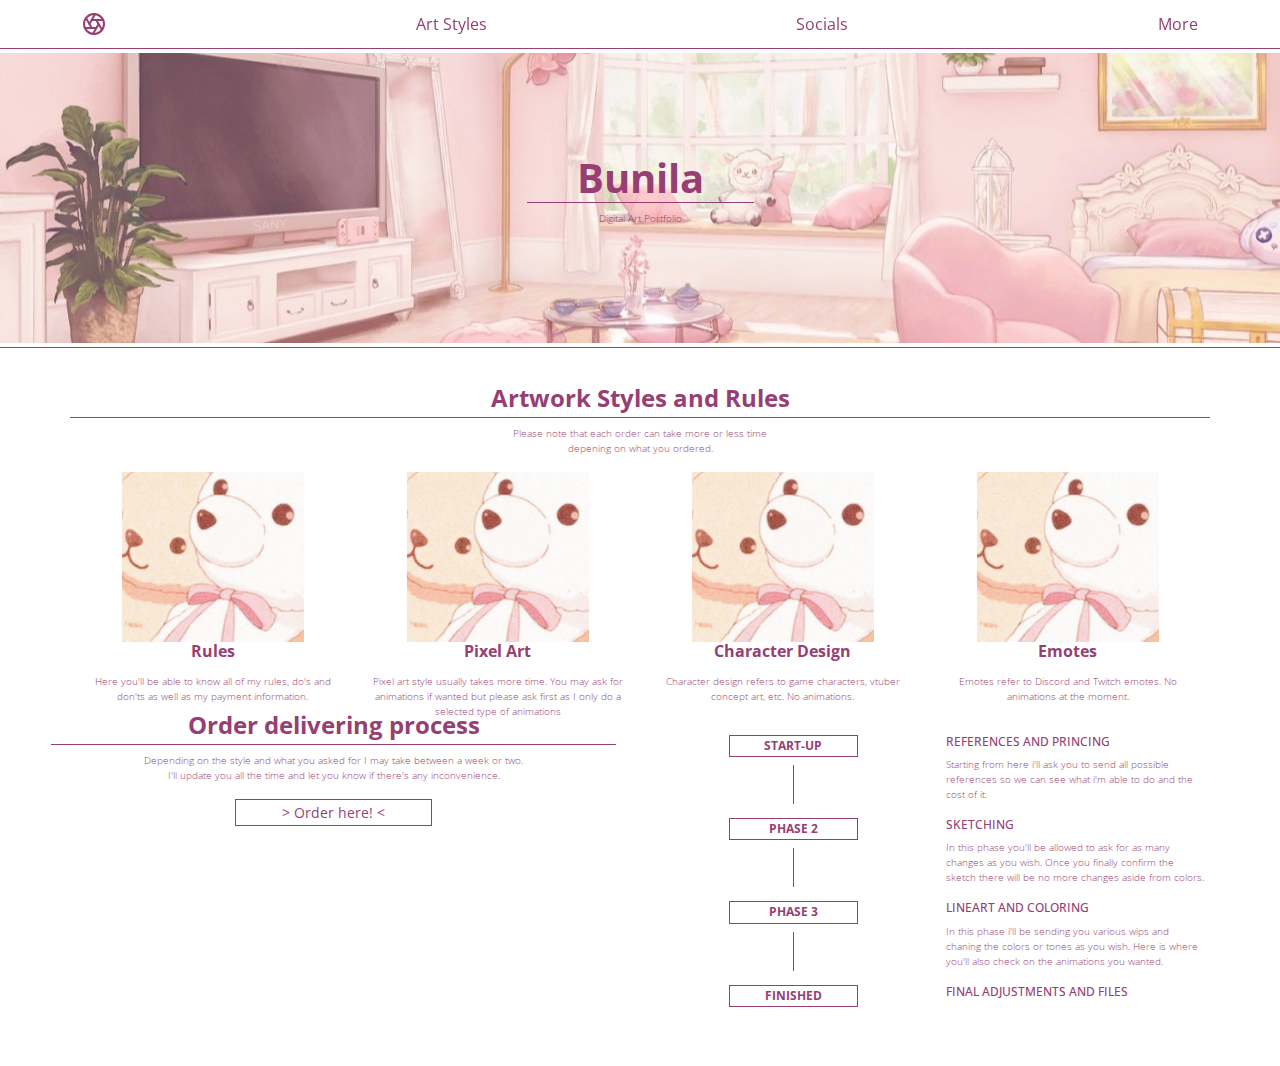
==== index.html @ 538c6263 "Nav added. General links refactoring." ====
<!DOCTYPE html>
<html lang="en">

<head>
  <title>Bunila</title>
  <meta name="viewport" content="width=device-width, initial-scale=1">
  <meta name="description" content="Free Web tutorials">
  <meta name="keywords" content="Pixel-Art, Character-Design, Emotes">
  <meta name="Chiara Liserre" content="Business page">
  <link href="css/bootstrap.min.css" rel="stylesheet">
  <link href="css/index.css" rel="stylesheet">
  <link href="https://fonts.googleapis.com/css2?family=Open+Sans&display=swap" rel="stylesheet">
  <meta charset="utf-8">
  <link rel="icon" type="image/x-icon" href="resources/img/ositos.png">
  <link rel="preconnect" href="https://fonts.googleapis.com">
  <link rel="preconnect" href="https://fonts.gstatic.com" crossorigin>
</head>

<body>

  <header>
    <nav class="site-header sticky-top py-1">
      <div class="container d-flex flex-column flex-md-row justify-content-between">
        <a class="py-2" href="#">
          <svg xmlns="http://www.w3.org/2000/svg" width="24" height="24" viewBox="0 0 24 24" fill="none"
            stroke="currentColor" stroke-width="2" stroke-linecap="round" stroke-linejoin="round"
            class="d-block mx-auto">
            <circle cx="12" cy="12" r="10"></circle>
            <line x1="14.31" y1="8" x2="20.05" y2="17.94"></line>
            <line x1="9.69" y1="8" x2="21.17" y2="8"></line>
            <line x1="7.38" y1="12" x2="13.12" y2="2.06"></line>
            <line x1="9.69" y1="16" x2="3.95" y2="6.06"></line>
            <line x1="14.31" y1="16" x2="2.83" y2="16"></line>
            <line x1="16.62" y1="12" x2="10.88" y2="21.94"></line>
          </svg>
        </a>
        <a class="py-2 d-none d-md-inline-block" href="pages/artstyles.html">Art Styles</a>
        <a class="py-2 d-none d-md-inline-block" href="pages/socials.html">Socials</a>
        <!--More redirects only to FAQ page for now. Dropdown for options Rules and Payment Info remains to be developed-->
        <a class="py-2 d-none d-md-inline-block" href="pages/faq.html">More</a>
      </div>
    </nav>

    <div class="d-flex justify-content-center flex-column text-center banner" title="Banner">
      <div>
        <div class="container-fluid p-3 text-center">
          <h1>Bunila</h1>
          <p>Digital Art Portfolio</p>
        </div>
      </div>
    </div>
  </header>

  <main>

    <div class="container mt-3">
      <div class="row justify-content-center">
        <h2 class="h2-subtitle">Artwork Styles and Rules</h2>
        <div class="d-flex justify-content-center flex-column text-center">
          <p>Please note that each order can take more or less time<br>depening on what you ordered.</p>
        </div>

        <a class="col-sm-3 text-center" href="pages/fyi.html#rules">
          <div class="link-container">
            <div class="desc-container">
              <img class="rounded-icon" src="resources/img/ositos.png" alt="Missing osito.png">
              <h3 class="pages">Rules</h3>
              <p>Here you'll be able to know all of my rules, do's and don'ts as well as my payment information.</p>
            </div>
          </div>
        </a>

        <a class="col-sm-3 text-center" href="pages/artstyles.html#pixel-art">
          <div class="link-container">
            <img class="rounded-icon" src="resources/img/ositos.png" alt="Missing osito.png">
            <h3 class="pages">Pixel Art</h3>
            <p>Pixel art style usually takes more time. You may ask for animations if wanted but please ask first as I
              only do a selected type of animations</p>
          </div>
        </a>

        <a class="col-sm-3 text-center" href="pages/artstyles.html#char-design">
          <div class="link-container">
            <img class="rounded-icon" src="resources/img/ositos.png" alt="Missing osito.png">
            <h3 class="pages">Character Design</h3>
            <p>Character design refers to game characters, vtuber concept art, etc. No animations.</p>
          </div>
        </a>

        <a class="col-sm-3 text-center" href="pages/artstyles.html#emotes">
          <div class="link-container">
            <img title="osito-emotes" class="rounded-icon" src="resources/img/ositos.png" alt="Missing osito.png">
            <h3 class="pages">Emotes</h3>
            <p>Emotes refer to Discord and Twitch emotes. No animations at the moment.</p>
          </div>
        </a>
      </div>
    </div>

    <div class="row g-5">
      <div class="col-md-6 text-center ordering">
        <h3 class="h3-subtitle">Order delivering process</h3>
        <p>Depending on the style and what you asked for I may take between a week or two.<br>I'll update you all the
          time and let you know if there's any inconvenience.</p>
        <button type="button">> Order here! <</button>
      </div>

      <div class="col-md-6">
        <div class="row">
          <div class="row">
            <div class="col">
              <h4 class="stage text-center">START-UP</h4>
              <div class="vr"></div>
            </div>
            <div class="col">
              <h4>REFERENCES AND PRINCING</h4>
              <p>Starting from here i'll ask you to send all possible references so we can see what i'm able to do and
                the cost of it.</p>
            </div>
          </div>
          <div class="row">
            <div class="col">
              <h4 class="stage text-center">PHASE 2</h4>
              <div class="vr vr-mid"></div>
            </div>
            <div class="col">
              <h4>SKETCHING</h4>
              <p>In this phase you'll be allowed to ask for as many changes as you wish. Once you finally confirm the
                sketch there will be no more changes aside from colors.</p>
            </div>
          </div>
          <div class="row">
            <div class="col">
              <h4 class="stage text-center">PHASE 3</h4>
              <div class="vr vr-last"></div>
            </div>
            <div class="col">
              <h4>LINEART AND COLORING</h4>
              <p>In this phase i'll be sending you various wips and chaning the colors or tones as you wish. Here is
                where you'll also check on the animations you wanted.</p>
            </div>
          </div>
          <div class="row">
            <div class="col">
              <h4 class="stage text-center">FINISHED</h4>
            </div>
            <div class="col">
              <h4>FINAL ADJUSTMENTS AND FILES</h4>
            </div>
          </div>
        </div>
      </div>
    </div>
  </main>
</body>

</html>
---- css/index.css ----
body {
	background-color: white;
	width: 100vw;
    overflow-x: hidden;
    color: #953F73;
	font-family: "Open Sans", sans-serif;
}

h1{
    font-size: 2.5rem;
    font-weight: 700;
    border-bottom: 1px solid #953F73;
    display: inline-block;
    padding-left: 50px;
    padding-right: 50px;
}

h2, h3 {
	font-size: 1.5rem;
	font-weight: 700;
	padding-bottom: 4px;
}

a{
	color: #953F73;
	text-decoration: none;
}

.pages{
	font-size: 1rem;
}

h4{
	font-size: 12px;
	text-decoration: n;
}

.stage{
	font-weight: bolder;
	padding-top: 3px;
	padding-bottom: 3px;
	margin-left: 25%;
	margin-right:25%;
	border: 1px solid #953F73;
}

p {
	font-size: 10px;
	font-weight: 200;
}

.banner {
	background-image: url(../resources/img/banner.jpg);
    background-position: 25% 15%;
    height: 300px;
    width: 100%;
    margin-top: 7px;
    border-top: 1px solid #953F73;
    border-bottom: 1px solid #953F73;
    padding-top: 50px;
    padding-bottom: 50px;
}

.banner > div {
	border-top: 4px solid white;
	border-bottom: 4px solid white;
	padding-top: 5.3rem;
	padding-bottom: 5.3rem;
}

.h2-subtitle{
	text-align: center;
    border-bottom: 1px solid #953F73;
    display: inline;
    padding-left: 50px;
    padding-right: 50px;
}

.h3-subtitle{
	text-align: center;
    border-bottom: 1px solid #953F73;
}

.text-center{
	margin-top: 0;
}

.col-sm-2.text-center > h3{
	text-align: left;
	padding-left: 20px;
}

.col-sm-2.text-center > p{
	text-align: left;
	padding-left: 20px;
}

.rounded-icon{
	width: 70%;
}

main {
	padding: 4%;
	padding-top: 20px;
}

.ordering{
	margin-top:2%;
}

button{
	border: 1px solid #953F73;
	background-color: transparent;
	color: #953F73;
	font-family: "Open Sans", sans-serif;
	font-size: 14px;
	padding: 2px;
	width: 35%;
}

.vr{
	padding-bottom: 15%;
	width: 1px;
	margin-left: 50%;
	background-color: #953F73;
	opacity: 1;
}

/*================================ RESPONSIVE PROPERTIES ==========================================*/
@media(max-width: 500px) {
	
	.rounded-icon{
		width: 40%;
	}

	.link-container {
		flex-direction: column;
		justify-content: left;
		text-align: left;
	  }

	.desc-container{
		flex-direction: column;
	  }

	.rounded-icon{
		width:20%
	}

	.vr{
		padding-bottom: 22%;
	}

	.vr.vr-mid{
		padding-bottom: 30%;
	}

	.vr.vr-last{
		padding-bottom: 30%;
	}
}
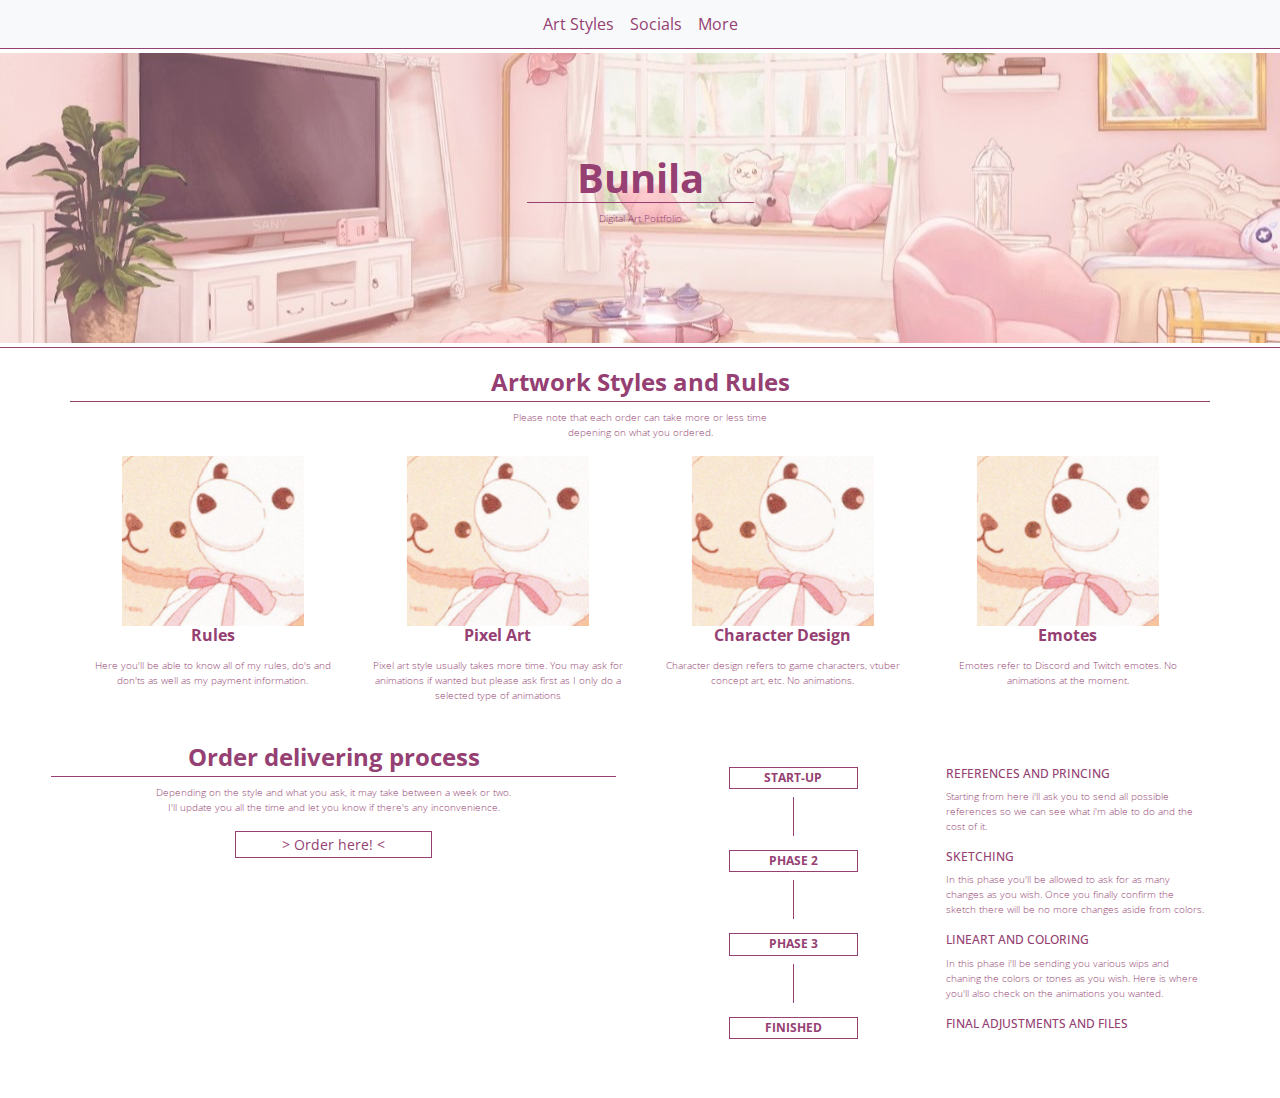
==== commit cc7e4c22: "Fixed navbar styles issues." ====
--- a/index.html
+++ b/index.html
@@ -19,25 +19,12 @@
 <body>
 
   <header>
-    <nav class="site-header sticky-top py-1">
-      <div class="container d-flex flex-column flex-md-row justify-content-between">
-        <a class="py-2" href="#">
-          <svg xmlns="http://www.w3.org/2000/svg" width="24" height="24" viewBox="0 0 24 24" fill="none"
-            stroke="currentColor" stroke-width="2" stroke-linecap="round" stroke-linejoin="round"
-            class="d-block mx-auto">
-            <circle cx="12" cy="12" r="10"></circle>
-            <line x1="14.31" y1="8" x2="20.05" y2="17.94"></line>
-            <line x1="9.69" y1="8" x2="21.17" y2="8"></line>
-            <line x1="7.38" y1="12" x2="13.12" y2="2.06"></line>
-            <line x1="9.69" y1="16" x2="3.95" y2="6.06"></line>
-            <line x1="14.31" y1="16" x2="2.83" y2="16"></line>
-            <line x1="16.62" y1="12" x2="10.88" y2="21.94"></line>
-          </svg>
-        </a>
-        <a class="py-2 d-none d-md-inline-block" href="pages/artstyles.html">Art Styles</a>
-        <a class="py-2 d-none d-md-inline-block" href="pages/socials.html">Socials</a>
+    <nav class="sticky-top py-1 bg-light">
+      <div class="container d-flex flex-column flex-md-row justify-content-center">
+        <a class="p-2 d-none d-md-inline-block" href="pages/artstyles.html">Art Styles</a>
+        <a class="p-2 d-none d-md-inline-block" href="pages/socials.html">Socials</a>
         <!--More redirects only to FAQ page for now. Dropdown for options Rules and Payment Info remains to be developed-->
-        <a class="py-2 d-none d-md-inline-block" href="pages/faq.html">More</a>
+        <a class="p-2 d-none d-md-inline-block" href="pages/faq.html">More</a>
       </div>
     </nav>
 
@@ -52,8 +39,7 @@
   </header>
 
   <main>
-
-    <div class="container mt-3">
+    <div class="container mb-4 pb-4">
       <div class="row justify-content-center">
         <h2 class="h2-subtitle">Artwork Styles and Rules</h2>
         <div class="d-flex justify-content-center flex-column text-center">
@@ -100,7 +86,7 @@
     <div class="row g-5">
       <div class="col-md-6 text-center ordering">
         <h3 class="h3-subtitle">Order delivering process</h3>
-        <p>Depending on the style and what you asked for I may take between a week or two.<br>I'll update you all the
+        <p>Depending on the style and what you ask, it may take between a week or two.<br>I'll update you all the
           time and let you know if there's any inconvenience.</p>
         <button type="button">> Order here! <</button>
       </div>
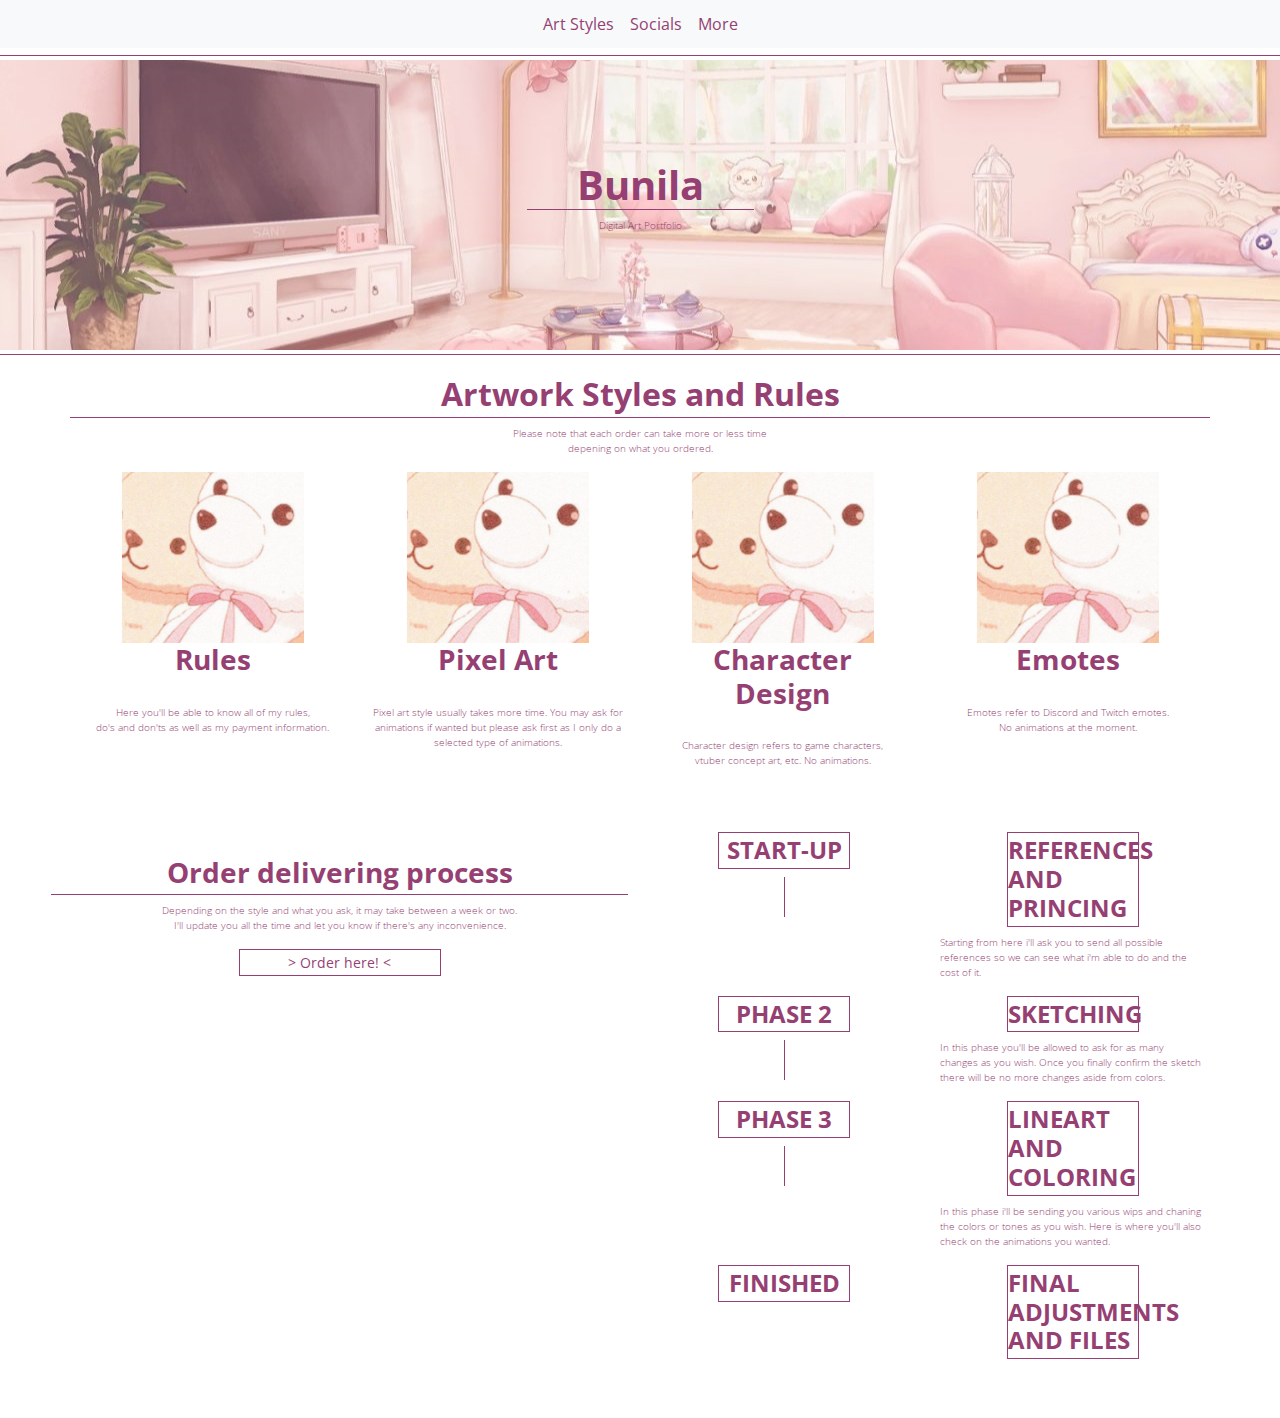
==== commit 03867a8d: "Major change. Swapping from bootstrap to pure CSS (Phase 1)." ====
--- a/index.html
+++ b/index.html
@@ -1,36 +1,35 @@
 <!DOCTYPE html>
 <html lang="en">
-
 <head>
   <title>Bunila</title>
+  <meta charset="utf-8">
   <meta name="viewport" content="width=device-width, initial-scale=1">
   <meta name="description" content="Free Web tutorials">
   <meta name="keywords" content="Pixel-Art, Character-Design, Emotes">
   <meta name="Chiara Liserre" content="Business page">
+  <link rel="icon" type="image/x-icon" href="resources/img/ositos.png">
   <link href="css/bootstrap.min.css" rel="stylesheet">
   <link href="css/index.css" rel="stylesheet">
-  <link href="https://fonts.googleapis.com/css2?family=Open+Sans&display=swap" rel="stylesheet">
-  <meta charset="utf-8">
-  <link rel="icon" type="image/x-icon" href="resources/img/ositos.png">
   <link rel="preconnect" href="https://fonts.googleapis.com">
   <link rel="preconnect" href="https://fonts.gstatic.com" crossorigin>
+  <link href="https://fonts.googleapis.com/css2?family=Open+Sans&display=swap" rel="stylesheet">
 </head>
 
 <body>
 
   <header>
-    <nav class="sticky-top py-1 bg-light">
-      <div class="container d-flex flex-column flex-md-row justify-content-center">
-        <a class="p-2 d-none d-md-inline-block" href="pages/artstyles.html">Art Styles</a>
-        <a class="p-2 d-none d-md-inline-block" href="pages/socials.html">Socials</a>
+    <nav class="sticky-top py-1 bg-light navbar">
+      <div class="container d-flex flex-column flex-md-row justify-content-center navbar__container">
+        <a class="p-2 d-none d-md-inline-block navbar__container-item" href="pages/artstyles.html">Art Styles</a>
+        <a class="p-2 d-none d-md-inline-block navbar__container-item" href="pages/socials.html">Socials</a>
         <!--More redirects only to FAQ page for now. Dropdown for options Rules and Payment Info remains to be developed-->
-        <a class="p-2 d-none d-md-inline-block" href="pages/faq.html">More</a>
+        <a class="p-2 d-none d-md-inline-block navbar__container-item" href="pages/faq.html">More</a>
       </div>
     </nav>
 
     <div class="d-flex justify-content-center flex-column text-center banner" title="Banner">
-      <div>
-        <div class="container-fluid p-3 text-center">
+      <div class="banner__frame">
+        <div class="container-fluid p-3 text-center banner__title">
           <h1>Bunila</h1>
           <p>Digital Art Portfolio</p>
         </div>
@@ -39,99 +38,97 @@
   </header>
 
   <main>
-    <div class="container mb-4 pb-4">
-      <div class="row justify-content-center">
-        <h2 class="h2-subtitle">Artwork Styles and Rules</h2>
-        <div class="d-flex justify-content-center flex-column text-center">
+    <div class="container mb-4 pb-4 pages">
+      <div class="row justify-content-center pages__container">
+        <h2 class="h2-subtitle pages__title">Artwork Styles and Rules</h2>
+        <div class="d-flex justify-content-center flex-column text-center pages__title-subtitle">
           <p>Please note that each order can take more or less time<br>depening on what you ordered.</p>
         </div>
 
-        <a class="col-sm-3 text-center" href="pages/fyi.html#rules">
-          <div class="link-container">
-            <div class="desc-container">
-              <img class="rounded-icon" src="resources/img/ositos.png" alt="Missing osito.png">
-              <h3 class="pages">Rules</h3>
-              <p>Here you'll be able to know all of my rules, do's and don'ts as well as my payment information.</p>
-            </div>
+        <a class="col-sm-3 text-center pages__container-item" href="pages/fyi.html#rules">
+          <div class="link-container pages__link">
+            <img class="rounded-icon pages__link-img" src="resources/img/ositos.png" alt="Missing osito.png">
+            <h3 class="pages pages__link-h3">Rules</h3>
+            <p>Here you'll be able to know all of my rules,<br>do's and don'ts as well as my payment information.</p>
           </div>
         </a>
 
-        <a class="col-sm-3 text-center" href="pages/artstyles.html#pixel-art">
-          <div class="link-container">
-            <img class="rounded-icon" src="resources/img/ositos.png" alt="Missing osito.png">
-            <h3 class="pages">Pixel Art</h3>
-            <p>Pixel art style usually takes more time. You may ask for animations if wanted but please ask first as I
-              only do a selected type of animations</p>
+        <a class="col-sm-3 text-center pages__container-item" href="pages/artstyles.html#pixel-art">
+          <div class="link-container pages__link">
+            <img class="rounded-icon pages__link-img" src="resources/img/ositos.png" alt="Missing osito.png">
+            <h3 class="pages pages__link-h3">Pixel Art</h3>
+            <p>Pixel art style usually takes more time. You may ask for<br>animations if wanted but please ask first as I
+              only do a selected type of animations.</p>
           </div>
         </a>
 
-        <a class="col-sm-3 text-center" href="pages/artstyles.html#char-design">
-          <div class="link-container">
-            <img class="rounded-icon" src="resources/img/ositos.png" alt="Missing osito.png">
-            <h3 class="pages">Character Design</h3>
-            <p>Character design refers to game characters, vtuber concept art, etc. No animations.</p>
+        <a class="col-sm-3 text-center pages__container-item" href="pages/artstyles.html#char-design">
+          <div class="link-container pages__link">
+            <img class="rounded-icon pages__link-img" src="resources/img/ositos.png" alt="Missing osito.png">
+            <h3 class="pages pages__link-h3">Character Design</h3>
+            <p>Character design refers to game characters,<br>vtuber concept art, etc. No animations.</p>
           </div>
         </a>
 
-        <a class="col-sm-3 text-center" href="pages/artstyles.html#emotes">
-          <div class="link-container">
-            <img title="osito-emotes" class="rounded-icon" src="resources/img/ositos.png" alt="Missing osito.png">
-            <h3 class="pages">Emotes</h3>
-            <p>Emotes refer to Discord and Twitch emotes. No animations at the moment.</p>
+        <a class="col-sm-3 text-center pages__container-item" href="pages/artstyles.html#emotes">
+          <div class="link-container pages__link">
+            <img class="rounded-icon pages__link-img" src="resources/img/ositos.png" alt="Missing osito.png">
+            <h3 class="pages pages__link-h3">Emotes</h3>
+            <p>Emotes refer to Discord and Twitch emotes.<br>No animations at the moment.</p>
           </div>
         </a>
       </div>
     </div>
 
-    <div class="row g-5">
-      <div class="col-md-6 text-center ordering">
-        <h3 class="h3-subtitle">Order delivering process</h3>
+    <div class="row g-5 order">
+      <div class="col-md-6 text-center ordering-tmp order__container">
+        <h3 class="h3-subtitle order__container-h3">Order delivering process</h3>
         <p>Depending on the style and what you ask, it may take between a week or two.<br>I'll update you all the
           time and let you know if there's any inconvenience.</p>
         <button type="button">> Order here! <</button>
       </div>
 
-      <div class="col-md-6">
-        <div class="row">
-          <div class="row">
-            <div class="col">
-              <h4 class="stage text-center">START-UP</h4>
-              <div class="vr"></div>
+      <div class="col-md-6 phases">
+        <div class="row phases__container">
+          <div class="row phases__container-item">
+            <div class="col phases__col">
+              <h4 class="stage text-center phases__name">START-UP</h4>
+              <div class="vr phases__vline"></div>
             </div>
-            <div class="col">
-              <h4>REFERENCES AND PRINCING</h4>
+            <div class="col phases__col">
+              <h4 class="phases__name">REFERENCES AND PRINCING</h4>
               <p>Starting from here i'll ask you to send all possible references so we can see what i'm able to do and
                 the cost of it.</p>
             </div>
           </div>
-          <div class="row">
-            <div class="col">
-              <h4 class="stage text-center">PHASE 2</h4>
-              <div class="vr vr-mid"></div>
+          <div class="row phases__container-item">
+            <div class="col phases__col">
+              <h4 class="stage text-center phases__name">PHASE 2</h4>
+              <div class="vr vr-mid phases__vline line__mid"></div>
             </div>
-            <div class="col">
-              <h4>SKETCHING</h4>
+            <div class="col phases__col">
+              <h4 class="phases__name">SKETCHING</h4>
               <p>In this phase you'll be allowed to ask for as many changes as you wish. Once you finally confirm the
                 sketch there will be no more changes aside from colors.</p>
             </div>
           </div>
-          <div class="row">
-            <div class="col">
-              <h4 class="stage text-center">PHASE 3</h4>
-              <div class="vr vr-last"></div>
+          <div class="row phases__container-item">
+            <div class="col phases__col">
+              <h4 class="stage text-center phases__name">PHASE 3</h4>
+              <div class="vr vr-last phases__vline line__last"></div>
             </div>
-            <div class="col">
-              <h4>LINEART AND COLORING</h4>
+            <div class="col phases__col">
+              <h4 class="phases__name">LINEART AND COLORING</h4>
               <p>In this phase i'll be sending you various wips and chaning the colors or tones as you wish. Here is
                 where you'll also check on the animations you wanted.</p>
             </div>
           </div>
-          <div class="row">
-            <div class="col">
-              <h4 class="stage text-center">FINISHED</h4>
+          <div class="row phases__container-item">
+            <div class="col phases__col">
+              <h4 class="stage text-center phases__name">FINISHED</h4>
             </div>
-            <div class="col">
-              <h4>FINAL ADJUSTMENTS AND FILES</h4>
+            <div class="col phases__col">
+              <h4 class="phases__name">FINAL ADJUSTMENTS AND FILES</h4>
             </div>
           </div>
         </div>
--- a/css/index.css
+++ b/css/index.css
@@ -1,9 +1,31 @@
+*,
+::after,
+::before {
+    box-sizing: border-box
+}
+
 body {
+    margin: 0;
+	font-family: "Open Sans", sans-serif;
+    font-size: 1rem;
+    font-weight: 400;
+    line-height: 1.5;
+    -webkit-text-size-adjust: 100%;
+    -webkit-tap-highlight-color: transparent;
 	background-color: white;
 	width: 100vw;
     overflow-x: hidden;
     color: #953F73;
-	font-family: "Open Sans", sans-serif;
+}
+
+h1,
+h2,
+h3,
+h4 {
+    margin-top: 0;
+    margin-bottom: .5rem;
+    font-weight: 500;
+    line-height: 1.2;
 }
 
 h1{
@@ -21,21 +43,235 @@
 	padding-bottom: 4px;
 }
 
+h4{
+	font-size: 12px;
+	text-decoration: none;
+}
+
 a{
 	color: #953F73;
 	text-decoration: none;
 }
 
+p {
+	font-size: 10px;
+	font-weight: 200;
+	margin-top: 0;
+    margin-bottom: 1rem
+}
+
+img {
+    vertical-align: middle
+}
+
+button {
+	border: 1px solid #953F73;
+	border-radius: 0;
+    margin: 0;
+    font-family: inherit;
+    font-size: inherit;
+    line-height: inherit;
+	text-transform: none;
+	background-color: transparent;
+	color: #953F73;
+	font-family: "Open Sans", sans-serif;
+	font-size: 14px;
+	padding: 2px;
+	width: 35%;
+}
+
+main {
+	padding: 4%;
+	padding-top: 20px;
+}
+
+/*Classes*/
+
+.navbar{
+    position: sticky;
+    top: 0;
+    z-index: 1020;
+	padding-top: .25rem !important;
+    padding-bottom: .25rem !important;
+	--bs-light-rgb: 248, 249, 250;
+	--bs-bg-opacity: 1;
+    background-color: rgba(var(--bs-light-rgb), var(--bs-bg-opacity)) !important;
+}
+
+.navbar__container{
+	--bs-gutter-x: 1.5rem;
+    --bs-gutter-y: 0;
+    width: 100%;
+    padding-right: calc(var(--bs-gutter-x) * .5);
+    padding-left: calc(var(--bs-gutter-x) * .5);
+    margin-right: auto;
+    margin-left: auto;
+	display: flex !important;
+	flex-direction: column !important;
+	flex-direction: row !important;
+	justify-content: center !important;
+}
+
+.navbar__container-item{
+	padding: .5rem !important;
+	display: none !important;
+}
+
+.banner{
+	display: flex !important;
+	justify-content: center !important;
+	flex-direction: column !important;
+	text-align: center !important;
+	background-image: url(../resources/img/banner.jpg);
+    background-position: 25% 15%;
+    height: 300px;
+    width: 100%;
+    margin-top: 7px;
+    border-top: 1px solid #953F73;
+    border-bottom: 1px solid #953F73;
+    padding-top: 50px;
+    padding-bottom: 50px;
+}
+
+.banner__frame{
+	border-top: 4px solid white;
+	border-bottom: 4px solid white;
+	padding-top: 5.3rem;
+	padding-bottom: 5.3rem;
+}
+
+.banner__title{
+	--bs-gutter-x: 1.5rem;
+    --bs-gutter-y: 0;
+    width: 100%;
+    padding-right: calc(var(--bs-gutter-x) * .5);
+    padding-left: calc(var(--bs-gutter-x) * .5);
+    margin-right: auto;
+    margin-left: auto;
+	margin-top: 0;
+	padding: 1rem !important;
+}
+
 .pages{
-	font-size: 1rem;
-}
-
-h4{
-	font-size: 12px;
-	text-decoration: n;
-}
-
-.stage{
+	--bs-gutter-x: 1.5rem;
+    --bs-gutter-y: 0;
+    width: 100%;
+    padding-right: calc(var(--bs-gutter-x) * .5);
+    padding-left: calc(var(--bs-gutter-x) * .5);
+    margin-right: auto;
+    margin-left: auto;
+	margin-bottom: 1.5rem !important;
+}
+
+.pages__container{
+	--bs-gutter-x: 1.5rem;
+    --bs-gutter-y: 0;
+    display: flex;
+    flex-wrap: wrap;
+    margin-top: calc(-1 * var(--bs-gutter-y));
+    margin-right: calc(-.5 * var(--bs-gutter-x));
+    margin-left: calc(-.5 * var(--bs-gutter-x));
+	justify-content: center !important;
+}
+
+.pages__container >* {
+    flex-shrink: 0;
+    width: 100%;
+    max-width: 100%;
+    padding-right: calc(var(--bs-gutter-x) * .5);
+    padding-left: calc(var(--bs-gutter-x) * .5);
+    margin-top: var(--bs-gutter-y);
+}
+
+.pages__title{
+	text-align: center;
+    border-bottom: 1px solid #953F73;
+    display: inline;
+    padding-left: 50px;
+    padding-right: 50px;
+}
+
+.pages__title-subtitle{
+	display: flex !important;
+	justify-content: center !important;
+	flex-direction: column !important;
+	text-align: center !important;
+}
+
+.pages__container-item{
+	flex: 0 0 auto;
+    width: 25%;
+	text-align: center !important;
+}
+
+.link-container{
+	
+}
+
+.pages__link{
+	
+}
+
+.pages__link-img{
+	width: 70%;
+}
+
+.pages__link-h3{
+	
+}
+
+.order{
+	--bs-gutter-x: 1.5rem;
+    --bs-gutter-y: 0;
+    display: flex;
+    flex-wrap: wrap;
+    margin-top: calc(-1 * var(--bs-gutter-y));
+    margin-right: calc(-.5 * var(--bs-gutter-x));
+    margin-left: calc(-.5 * var(--bs-gutter-x));
+}
+
+.order__container{
+	flex: 0 0 auto;
+    width: 50%;
+	text-align: center !important;
+	margin-top:2%;
+}
+
+.order__container-h3{
+	text-align: center;
+    border-bottom: 1px solid #953F73;
+}
+
+.phases{
+	flex: 0 0 auto;
+    width: 50%;
+}
+
+.phases__container{
+	--bs-gutter-x: 1.5rem;
+    --bs-gutter-y: 0;
+    display: flex;
+    flex-wrap: wrap;
+    margin-top: calc(-1 * var(--bs-gutter-y));
+    margin-right: calc(-.5 * var(--bs-gutter-x));
+    margin-left: calc(-.5 * var(--bs-gutter-x));
+}
+
+.phases__container-item{
+	--bs-gutter-x: 1.5rem;
+    --bs-gutter-y: 0;
+    display: flex;
+    flex-wrap: wrap;
+    margin-top: calc(-1 * var(--bs-gutter-y));
+    margin-right: calc(-.5 * var(--bs-gutter-x));
+    margin-left: calc(-.5 * var(--bs-gutter-x));
+}
+
+.phases__col{
+	flex: 1 0 0%;
+}
+
+.phases__name{
 	font-weight: bolder;
 	padding-top: 3px;
 	padding-bottom: 3px;
@@ -44,81 +280,7 @@
 	border: 1px solid #953F73;
 }
 
-p {
-	font-size: 10px;
-	font-weight: 200;
-}
-
-.banner {
-	background-image: url(../resources/img/banner.jpg);
-    background-position: 25% 15%;
-    height: 300px;
-    width: 100%;
-    margin-top: 7px;
-    border-top: 1px solid #953F73;
-    border-bottom: 1px solid #953F73;
-    padding-top: 50px;
-    padding-bottom: 50px;
-}
-
-.banner > div {
-	border-top: 4px solid white;
-	border-bottom: 4px solid white;
-	padding-top: 5.3rem;
-	padding-bottom: 5.3rem;
-}
-
-.h2-subtitle{
-	text-align: center;
-    border-bottom: 1px solid #953F73;
-    display: inline;
-    padding-left: 50px;
-    padding-right: 50px;
-}
-
-.h3-subtitle{
-	text-align: center;
-    border-bottom: 1px solid #953F73;
-}
-
-.text-center{
-	margin-top: 0;
-}
-
-.col-sm-2.text-center > h3{
-	text-align: left;
-	padding-left: 20px;
-}
-
-.col-sm-2.text-center > p{
-	text-align: left;
-	padding-left: 20px;
-}
-
-.rounded-icon{
-	width: 70%;
-}
-
-main {
-	padding: 4%;
-	padding-top: 20px;
-}
-
-.ordering{
-	margin-top:2%;
-}
-
-button{
-	border: 1px solid #953F73;
-	background-color: transparent;
-	color: #953F73;
-	font-family: "Open Sans", sans-serif;
-	font-size: 14px;
-	padding: 2px;
-	width: 35%;
-}
-
-.vr{
+.phases__vline{
 	padding-bottom: 15%;
 	width: 1px;
 	margin-left: 50%;
@@ -126,36 +288,63 @@
 	opacity: 1;
 }
 
-/*================================ RESPONSIVE PROPERTIES ==========================================*/
-@media(max-width: 500px) {
-	
-	.rounded-icon{
-		width: 40%;
+/*----------RESPONSIVE----------*/
+
+@media (min-width:1200px) {
+
+    h1 {
+        font-size: 2.5rem
+    }
+	h2 {
+        font-size: 2rem
+    }
+	h3 {
+        font-size: 1.75rem
+    }
+	h4 {
+        font-size: 1.5rem
+    }
+}
+
+@media (min-width:576px) {
+
+    .navbar__container,
+	.pages{
+        max-width: 540px
+    }
+}
+
+@media (min-width:768px) {
+
+    .navbar__container,
+	.pages{
+        max-width: 720px
+    }
+	.navbar__container-item{
+		display: inline-block !important
 	}
-
-	.link-container {
-		flex-direction: column;
-		justify-content: left;
-		text-align: left;
-	  }
-
-	.desc-container{
-		flex-direction: column;
-	  }
-
-	.rounded-icon{
-		width:20%
-	}
-
-	.vr{
-		padding-bottom: 22%;
-	}
-
-	.vr.vr-mid{
-		padding-bottom: 30%;
-	}
-
-	.vr.vr-last{
-		padding-bottom: 30%;
-	}
-}+}
+
+@media (min-width:992px) {
+
+    .navbar__container,
+	.pages{
+        max-width: 960px
+    }
+}
+
+@media (min-width:1200px) {
+
+    .navbar__container,
+	.pages{
+        max-width: 1140px
+    }
+}
+
+@media (min-width:1400px) {
+
+    .navbar__container,
+	.pages{
+        max-width: 1320px
+    }
+}
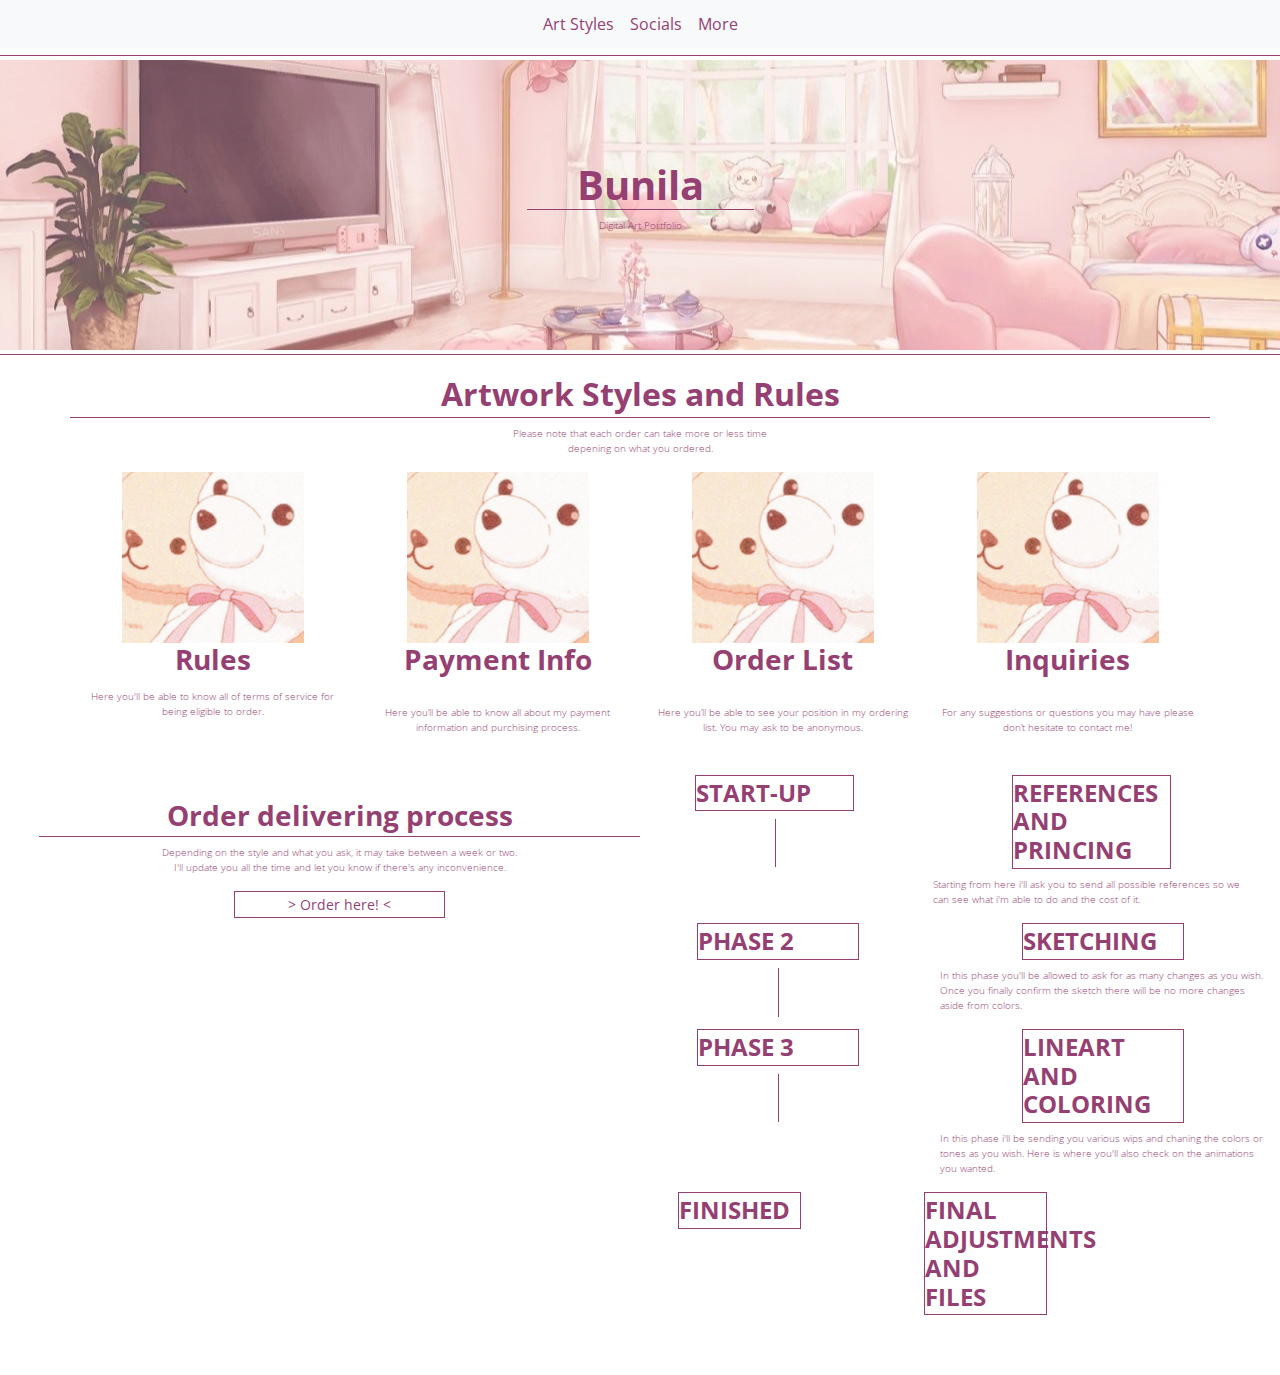
==== commit d3a50a9d: "Major change. Swapping from bootstrap to pure CSS (Phase 2)" ====
--- a/index.html
+++ b/index.html
@@ -8,7 +8,6 @@
   <meta name="keywords" content="Pixel-Art, Character-Design, Emotes">
   <meta name="Chiara Liserre" content="Business page">
   <link rel="icon" type="image/x-icon" href="resources/img/ositos.png">
-  <link href="css/bootstrap.min.css" rel="stylesheet">
   <link href="css/index.css" rel="stylesheet">
   <link rel="preconnect" href="https://fonts.googleapis.com">
   <link rel="preconnect" href="https://fonts.gstatic.com" crossorigin>
@@ -18,18 +17,18 @@
 <body>
 
   <header>
-    <nav class="sticky-top py-1 bg-light navbar">
-      <div class="container d-flex flex-column flex-md-row justify-content-center navbar__container">
-        <a class="p-2 d-none d-md-inline-block navbar__container-item" href="pages/artstyles.html">Art Styles</a>
-        <a class="p-2 d-none d-md-inline-block navbar__container-item" href="pages/socials.html">Socials</a>
+    <nav class="navbar">
+      <div class="navbar__container">
+        <a class="navbar__container-item" href="pages/artstyles.html">Art Styles</a>
+        <a class="navbar__container-item" href="pages/socials.html">Socials</a>
         <!--More redirects only to FAQ page for now. Dropdown for options Rules and Payment Info remains to be developed-->
-        <a class="p-2 d-none d-md-inline-block navbar__container-item" href="pages/faq.html">More</a>
+        <a class="navbar__container-item" href="pages/faq.html">More</a>
       </div>
     </nav>
 
-    <div class="d-flex justify-content-center flex-column text-center banner" title="Banner">
+    <div class="banner" title="Banner">
       <div class="banner__frame">
-        <div class="container-fluid p-3 text-center banner__title">
+        <div class="banner__title">
           <h1>Bunila</h1>
           <p>Digital Art Portfolio</p>
         </div>
@@ -38,96 +37,97 @@
   </header>
 
   <main>
-    <div class="container mb-4 pb-4 pages">
-      <div class="row justify-content-center pages__container">
-        <h2 class="h2-subtitle pages__title">Artwork Styles and Rules</h2>
-        <div class="d-flex justify-content-center flex-column text-center pages__title-subtitle">
+    <div class="pages">
+      <div class="pages__container">
+        <h2 class="pages__title">Artwork Styles and Rules</h2>
+        <div class="pages__title-subtitle">
           <p>Please note that each order can take more or less time<br>depening on what you ordered.</p>
         </div>
 
-        <a class="col-sm-3 text-center pages__container-item" href="pages/fyi.html#rules">
-          <div class="link-container pages__link">
-            <img class="rounded-icon pages__link-img" src="resources/img/ositos.png" alt="Missing osito.png">
-            <h3 class="pages pages__link-h3">Rules</h3>
-            <p>Here you'll be able to know all of my rules,<br>do's and don'ts as well as my payment information.</p>
+        <a class="pages__container-item" href="pages/fyi.html#rules">
+          <div class="pages__link">
+            <img class="pages__link-img" src="resources/img/ositos.png" alt="Missing osito.png">
+            <h3 class="pages__link-h3">Rules</h3>
+            <p>Here you'll be able to know all of terms of service for being eligible to order.</p>
           </div>
         </a>
 
-        <a class="col-sm-3 text-center pages__container-item" href="pages/artstyles.html#pixel-art">
+        <a class="pages__container-item" href="pages/fyi.html#payment-info">
           <div class="link-container pages__link">
             <img class="rounded-icon pages__link-img" src="resources/img/ositos.png" alt="Missing osito.png">
-            <h3 class="pages pages__link-h3">Pixel Art</h3>
-            <p>Pixel art style usually takes more time. You may ask for<br>animations if wanted but please ask first as I
-              only do a selected type of animations.</p>
+            <h3 class="pages pages__link-h3">Payment Info</h3>
+            <p>Here you’ll be able to know all about my payment information and purchising process. </p>
           </div>
         </a>
 
-        <a class="col-sm-3 text-center pages__container-item" href="pages/artstyles.html#char-design">
+        <a class="col-sm-3 text-center pages__container-item" href="#">
+		<!--This link is not yet developed-->
           <div class="link-container pages__link">
             <img class="rounded-icon pages__link-img" src="resources/img/ositos.png" alt="Missing osito.png">
-            <h3 class="pages pages__link-h3">Character Design</h3>
-            <p>Character design refers to game characters,<br>vtuber concept art, etc. No animations.</p>
+            <h3 class="pages pages__link-h3">Order List</h3>
+            <p>Here you’ll be able to see your position in my ordering list. You may ask to be anonymous.</p>
           </div>
         </a>
 
-        <a class="col-sm-3 text-center pages__container-item" href="pages/artstyles.html#emotes">
+        <a class="col-sm-3 text-center pages__container-item" href="#">
+		<!--This link is not yet developed-->
           <div class="link-container pages__link">
             <img class="rounded-icon pages__link-img" src="resources/img/ositos.png" alt="Missing osito.png">
-            <h3 class="pages pages__link-h3">Emotes</h3>
-            <p>Emotes refer to Discord and Twitch emotes.<br>No animations at the moment.</p>
+            <h3 class="pages pages__link-h3">Inquiries</h3>
+            <p>For any suggestions or questions you may have please don’t hesitate to contact me!</p>
           </div>
         </a>
       </div>
     </div>
 
-    <div class="row g-5 order">
-      <div class="col-md-6 text-center ordering-tmp order__container">
-        <h3 class="h3-subtitle order__container-h3">Order delivering process</h3>
+    <div class="order">
+      <div class="order__container">
+        <h3 class="order__container-h3">Order delivering process</h3>
         <p>Depending on the style and what you ask, it may take between a week or two.<br>I'll update you all the
           time and let you know if there's any inconvenience.</p>
         <button type="button">> Order here! <</button>
       </div>
 
-      <div class="col-md-6 phases">
-        <div class="row phases__container">
-          <div class="row phases__container-item">
-            <div class="col phases__col">
-              <h4 class="stage text-center phases__name">START-UP</h4>
-              <div class="vr phases__vline"></div>
+      <div class="phases">
+        <div class="phases__container">
+          <div class="phases__container-item">
+            <div class="phases__col">
+              <h4 class="phases__name">START-UP</h4>
+              <div class="phases__vline"></div>
             </div>
-            <div class="col phases__col">
+            <div class="phases__col">
               <h4 class="phases__name">REFERENCES AND PRINCING</h4>
               <p>Starting from here i'll ask you to send all possible references so we can see what i'm able to do and
                 the cost of it.</p>
             </div>
           </div>
-          <div class="row phases__container-item">
-            <div class="col phases__col">
-              <h4 class="stage text-center phases__name">PHASE 2</h4>
-              <div class="vr vr-mid phases__vline line__mid"></div>
+          <div class="phases__container-item">
+            <div class="phases__col">
+              <h4 class="phases__name">PHASE 2</h4>
+              <div class="phases__vline line__mid"></div>
             </div>
-            <div class="col phases__col">
+            <div class="phases__col">
               <h4 class="phases__name">SKETCHING</h4>
               <p>In this phase you'll be allowed to ask for as many changes as you wish. Once you finally confirm the
                 sketch there will be no more changes aside from colors.</p>
             </div>
           </div>
-          <div class="row phases__container-item">
-            <div class="col phases__col">
-              <h4 class="stage text-center phases__name">PHASE 3</h4>
-              <div class="vr vr-last phases__vline line__last"></div>
+          <div class="phases__container-item">
+            <div class="phases__col">
+              <h4 class="phases__name">PHASE 3</h4>
+              <div class="phases__vline line__last"></div>
             </div>
-            <div class="col phases__col">
+            <div class="phases__col">
               <h4 class="phases__name">LINEART AND COLORING</h4>
               <p>In this phase i'll be sending you various wips and chaning the colors or tones as you wish. Here is
                 where you'll also check on the animations you wanted.</p>
             </div>
           </div>
-          <div class="row phases__container-item">
-            <div class="col phases__col">
-              <h4 class="stage text-center phases__name">FINISHED</h4>
+          <div class="phases__container-item">
+            <div class="phases__col">
+              <h4 class="phases__name">FINISHED</h4>
             </div>
-            <div class="col phases__col">
+            <div class="phases__col">
               <h4 class="phases__name">FINAL ADJUSTMENTS AND FILES</h4>
             </div>
           </div>
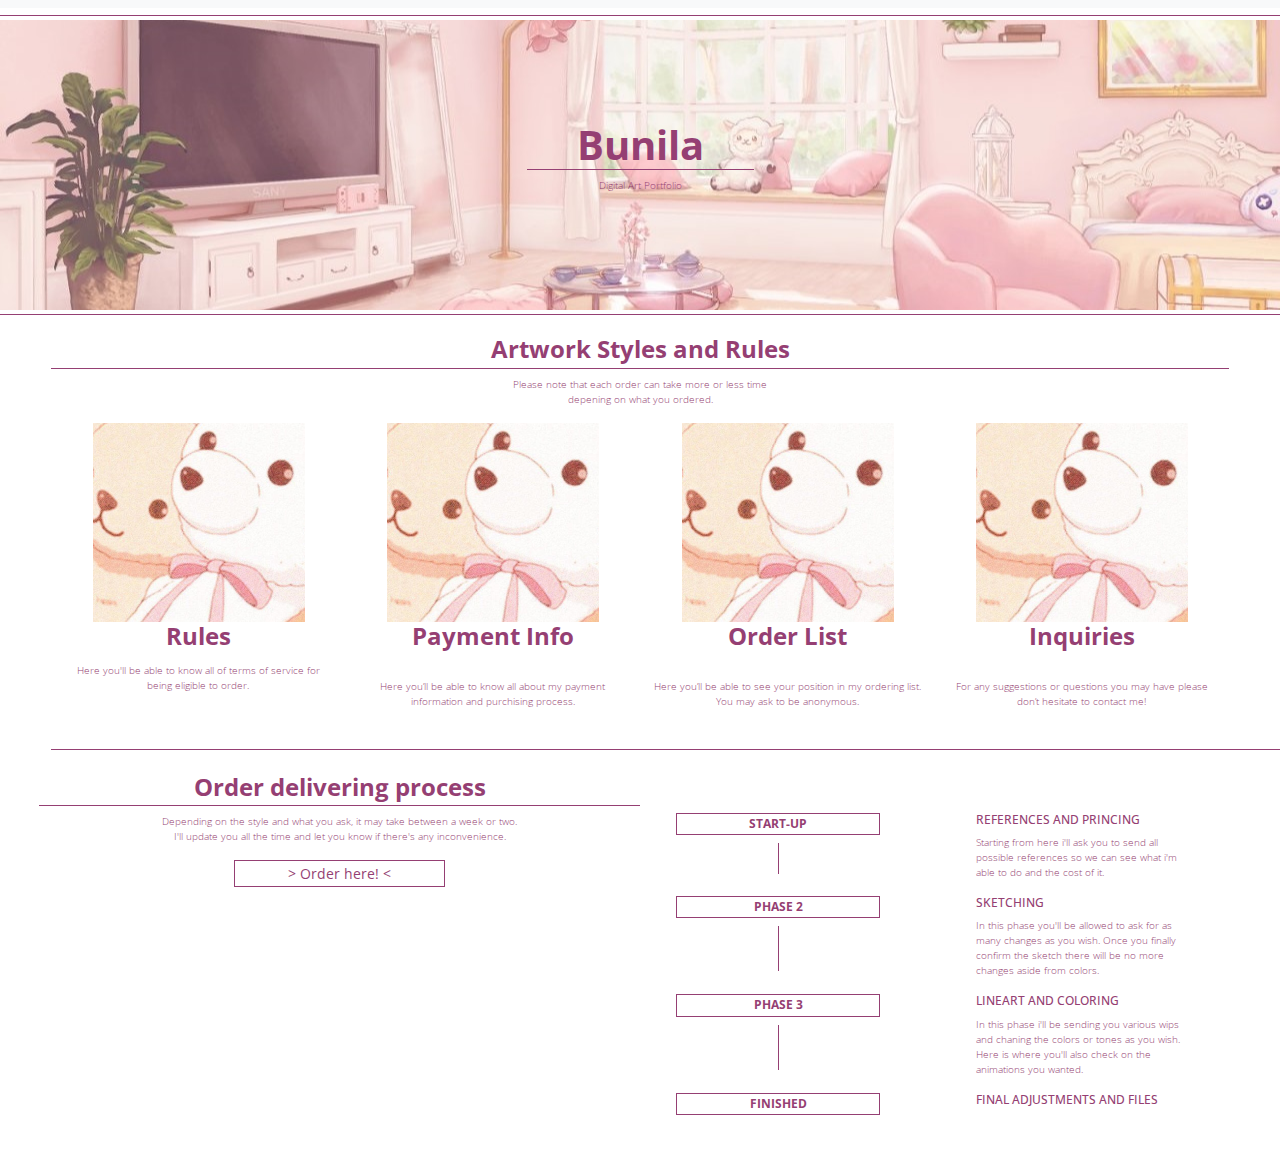
==== commit f4048e78: "Minor css corrections on index and socials html files." ====
--- a/index.html
+++ b/index.html
@@ -53,25 +53,25 @@
         </a>
 
         <a class="pages__container-item" href="pages/fyi.html#payment-info">
-          <div class="link-container pages__link">
+          <div class="pages__link">
             <img class="rounded-icon pages__link-img" src="resources/img/ositos.png" alt="Missing osito.png">
             <h3 class="pages pages__link-h3">Payment Info</h3>
             <p>Here you’ll be able to know all about my payment information and purchising process. </p>
           </div>
         </a>
 
-        <a class="col-sm-3 text-center pages__container-item" href="#">
+        <a class="pages__container-item" href="#">
 		<!--This link is not yet developed-->
-          <div class="link-container pages__link">
+          <div class="pages__link">
             <img class="rounded-icon pages__link-img" src="resources/img/ositos.png" alt="Missing osito.png">
             <h3 class="pages pages__link-h3">Order List</h3>
             <p>Here you’ll be able to see your position in my ordering list. You may ask to be anonymous.</p>
           </div>
         </a>
 
-        <a class="col-sm-3 text-center pages__container-item" href="#">
+        <a class="pages__container-item" href="#">
 		<!--This link is not yet developed-->
-          <div class="link-container pages__link">
+          <div class="pages__link">
             <img class="rounded-icon pages__link-img" src="resources/img/ositos.png" alt="Missing osito.png">
             <h3 class="pages pages__link-h3">Inquiries</h3>
             <p>For any suggestions or questions you may have please don’t hesitate to contact me!</p>
@@ -79,6 +79,8 @@
         </a>
       </div>
     </div>
+
+    <div class="separator"></div>
 
     <div class="order">
       <div class="order__container">
@@ -92,7 +94,7 @@
         <div class="phases__container">
           <div class="phases__container-item">
             <div class="phases__col">
-              <h4 class="phases__name">START-UP</h4>
+              <h4 class="phases__phase">START-UP</h4>
               <div class="phases__vline"></div>
             </div>
             <div class="phases__col">
@@ -103,7 +105,7 @@
           </div>
           <div class="phases__container-item">
             <div class="phases__col">
-              <h4 class="phases__name">PHASE 2</h4>
+              <h4 class="phases__phase">PHASE 2</h4>
               <div class="phases__vline line__mid"></div>
             </div>
             <div class="phases__col">
@@ -114,7 +116,7 @@
           </div>
           <div class="phases__container-item">
             <div class="phases__col">
-              <h4 class="phases__name">PHASE 3</h4>
+              <h4 class="phases__phase">PHASE 3</h4>
               <div class="phases__vline line__last"></div>
             </div>
             <div class="phases__col">
@@ -125,7 +127,7 @@
           </div>
           <div class="phases__container-item">
             <div class="phases__col">
-              <h4 class="phases__name">FINISHED</h4>
+              <h4 class="phases__phase">FINISHED</h4>
             </div>
             <div class="phases__col">
               <h4 class="phases__name">FINAL ADJUSTMENTS AND FILES</h4>
--- a/css/index.css
+++ b/css/index.css
@@ -174,8 +174,8 @@
 	justify-content: center !important;
 }
 
-.pages__container >* {
-    flex-shrink: 0;
+.pages__container > * {
+    flex-shrink: 50;
     width: 100%;
     max-width: 100%;
     padding-right: calc(var(--bs-gutter-x) * .5);
@@ -204,20 +204,11 @@
 	text-align: center !important;
 }
 
-.link-container{
-	
-}
-
-.pages__link{
-	
-}
-
-.pages__link-img{
-	width: 70%;
-}
-
-.pages__link-h3{
-	
+.separator{
+	margin-right: -20%;
+	position:absolute;
+	border-bottom: 1px solid #953F73;
+	width: 100%;
 }
 
 .order{
@@ -243,6 +234,7 @@
 }
 
 .phases{
+	padding-top: 4rem;
 	flex: 0 0 auto;
     width: 50%;
 }
@@ -265,22 +257,46 @@
     margin-top: calc(-1 * var(--bs-gutter-y));
     margin-right: calc(-.5 * var(--bs-gutter-x));
     margin-left: calc(-.5 * var(--bs-gutter-x));
+	flex-shrink: 0;
+    width: 100%;
+    max-width: 100%;
+    padding-right: calc(var(--bs-gutter-x) * .5);
+    padding-left: calc(var(--bs-gutter-x) * .5);
+    margin-top: var(--bs-gutter-y);
 }
 
 .phases__col{
 	flex: 1 0 0%;
-}
-
-.phases__name{
+	flex-shrink: 0;
+    width: 100%;
+    max-width: 100%;
+    padding-right: calc(var(--bs-gutter-x) * 2);
+    padding-left: calc(var(--bs-gutter-x) * 2);
+    margin-top: var(--bs-gutter-y)
+}
+
+.phases__phase{
 	font-weight: bolder;
 	padding-top: 3px;
 	padding-bottom: 3px;
-	margin-left: 25%;
-	margin-right:25%;
+	margin-left: 0;
+	margin-right: 0;
 	border: 1px solid #953F73;
-}
+	text-align: center !important;
+}
+
+.phases__name{
+	border: none;
+}
+
 
 .phases__vline{
+	display: inline-block;
+    align-self: stretch;
+    width: 1px;
+    min-height: 1em;
+    background-color: currentcolor;
+    opacity: .25;
 	padding-bottom: 15%;
 	width: 1px;
 	margin-left: 50%;
@@ -288,41 +304,87 @@
 	opacity: 1;
 }
 
+.line__mid{
+	padding-bottom: 22%;
+}
+
+.line__last{
+	padding-bottom: 22%;
+}
+
 /*----------RESPONSIVE----------*/
 
-@media (min-width:1200px) {
-
-    h1 {
-        font-size: 2.5rem
-    }
-	h2 {
-        font-size: 2rem
-    }
-	h3 {
-        font-size: 1.75rem
-    }
-	h4 {
-        font-size: 1.5rem
-    }
-}
-
-@media (min-width:576px) {
-
-    .navbar__container,
+@media(max-width: 600px){
+	
+	h3{
+		font-size: .75rem;
+	}
+	
+	.pages__container{
+		flex-direction: row;
+	  }
+	  
+	      .navbar__container,
 	.pages{
         max-width: 540px
     }
-}
-
-@media (min-width:768px) {
-
-    .navbar__container,
+	
+	 .pages__link-img {
+		width: 70%;
+	  }
+	  
+	.navbar__container,
 	.pages{
         max-width: 720px
     }
 	.navbar__container-item{
 		display: inline-block !important
 	}
+	
+	.pages__link-img{
+		width: 100%;
+	}
+
+	.pages__link {
+		flex-direction: row;
+		justify-content: left;
+		text-align: left;
+	  }
+	  
+}
+
+/*
+@media (min-width:100px){
+	
+	.pages__link-img {
+		width: 40%;
+	  }
+	  
+	.phases__vline{
+		  
+	  }
+}
+
+@media (min-width:576px) {
+
+    .navbar__container,
+	.pages{
+        max-width: 540px
+    }
+	
+	 .pages__link-img {
+		width: 50%;
+	  }
+
+	.phases__vline{
+	  }
+	
+}
+
+@media (min-width:768px) {
+
+    
+	
 }
 
 @media (min-width:992px) {
@@ -331,6 +393,11 @@
 	.pages{
         max-width: 960px
     }
+	
+	.pages__link-img {
+		width: 70%;
+	  }
+	
 }
 
 @media (min-width:1200px) {
@@ -339,6 +406,10 @@
 	.pages{
         max-width: 1140px
     }
+	
+	.pages__link-img {
+		width: 70%;
+	  }
 }
 
 @media (min-width:1400px) {
@@ -348,3 +419,4 @@
         max-width: 1320px
     }
 }
+*/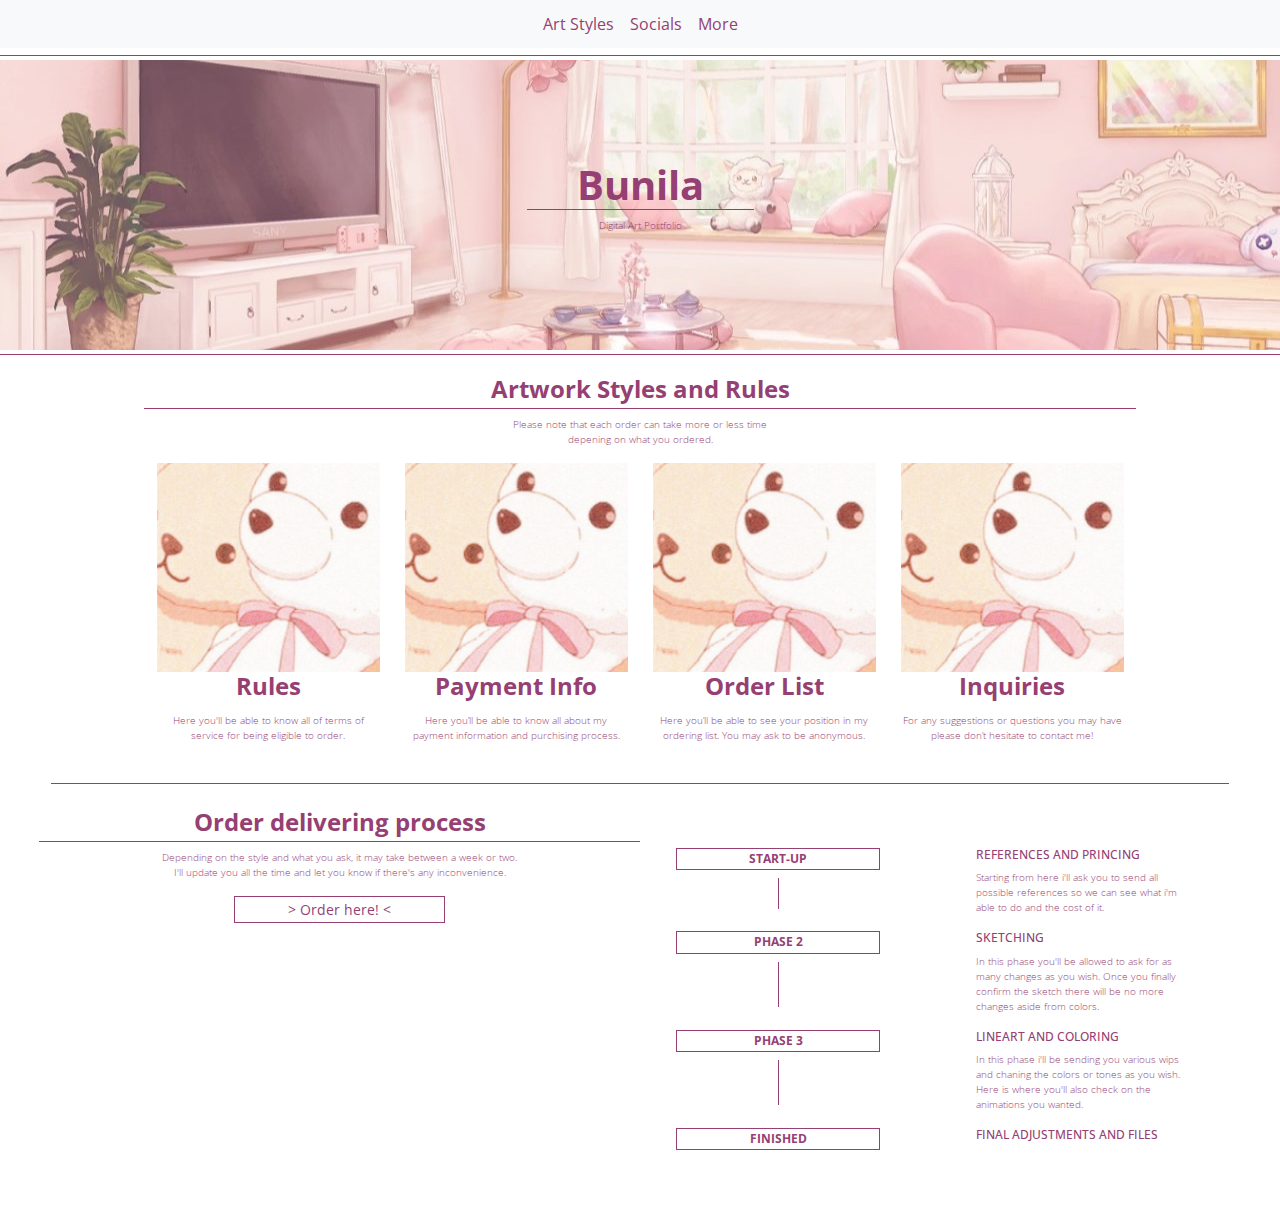
==== commit 5935ad8a: "Minor css corrections on index." ====
--- a/index.html
+++ b/index.html
@@ -43,10 +43,10 @@
         <div class="pages__title-subtitle">
           <p>Please note that each order can take more or less time<br>depening on what you ordered.</p>
         </div>
-
+		
         <a class="pages__container-item" href="pages/fyi.html#rules">
           <div class="pages__link">
-            <img class="pages__link-img" src="resources/img/ositos.png" alt="Missing osito.png">
+            <img class="rounded-icon pages__link-img" src="resources/img/ositos.png" alt="Missing osito.png">
             <h3 class="pages__link-h3">Rules</h3>
             <p>Here you'll be able to know all of terms of service for being eligible to order.</p>
           </div>
@@ -55,7 +55,7 @@
         <a class="pages__container-item" href="pages/fyi.html#payment-info">
           <div class="pages__link">
             <img class="rounded-icon pages__link-img" src="resources/img/ositos.png" alt="Missing osito.png">
-            <h3 class="pages pages__link-h3">Payment Info</h3>
+            <h3 class="pages__link-h3">Payment Info</h3>
             <p>Here you’ll be able to know all about my payment information and purchising process. </p>
           </div>
         </a>
@@ -64,7 +64,7 @@
 		<!--This link is not yet developed-->
           <div class="pages__link">
             <img class="rounded-icon pages__link-img" src="resources/img/ositos.png" alt="Missing osito.png">
-            <h3 class="pages pages__link-h3">Order List</h3>
+            <h3 class="pages__link-h3">Order List</h3>
             <p>Here you’ll be able to see your position in my ordering list. You may ask to be anonymous.</p>
           </div>
         </a>
@@ -73,7 +73,7 @@
 		<!--This link is not yet developed-->
           <div class="pages__link">
             <img class="rounded-icon pages__link-img" src="resources/img/ositos.png" alt="Missing osito.png">
-            <h3 class="pages pages__link-h3">Inquiries</h3>
+            <h3 class="pages__link-h3">Inquiries</h3>
             <p>For any suggestions or questions you may have please don’t hesitate to contact me!</p>
           </div>
         </a>
--- a/css/index.css
+++ b/css/index.css
@@ -206,7 +206,6 @@
 
 .separator{
 	margin-right: -20%;
-	position:absolute;
 	border-bottom: 1px solid #953F73;
 	width: 100%;
 }
@@ -314,56 +313,48 @@
 
 /*----------RESPONSIVE----------*/
 
-@media(max-width: 600px){
-	
-	h3{
-		font-size: .75rem;
-	}
-	
-	.pages__container{
-		flex-direction: row;
-	  }
-	  
-	      .navbar__container,
-	.pages{
-        max-width: 540px
-    }
-	
-	 .pages__link-img {
-		width: 70%;
-	  }
+@media(min-width: 768px){
 	  
 	.navbar__container,
 	.pages{
-        max-width: 720px
+        max-width: 992px
     }
 	.navbar__container-item{
 		display: inline-block !important
 	}
 	
+	.pages__container{
+		flex-direction: row;
+	  }
+	
 	.pages__link-img{
 		width: 100%;
 	}
-
+	  
+}
+
+
+@media (max-width:768px){
+	
+	h3{
+		font-size: .75rem;
+	}
+	
+		.navbar__container-item{
+		display: inline-block !important
+	}
+	  
 	.pages__link {
 		flex-direction: row;
 		justify-content: left;
 		text-align: left;
 	  }
-	  
-}
-
+
+	.pages__link-img {
+		width: 60%;
+	  }	  
+}
 /*
-@media (min-width:100px){
-	
-	.pages__link-img {
-		width: 40%;
-	  }
-	  
-	.phases__vline{
-		  
-	  }
-}
 
 @media (min-width:576px) {
 
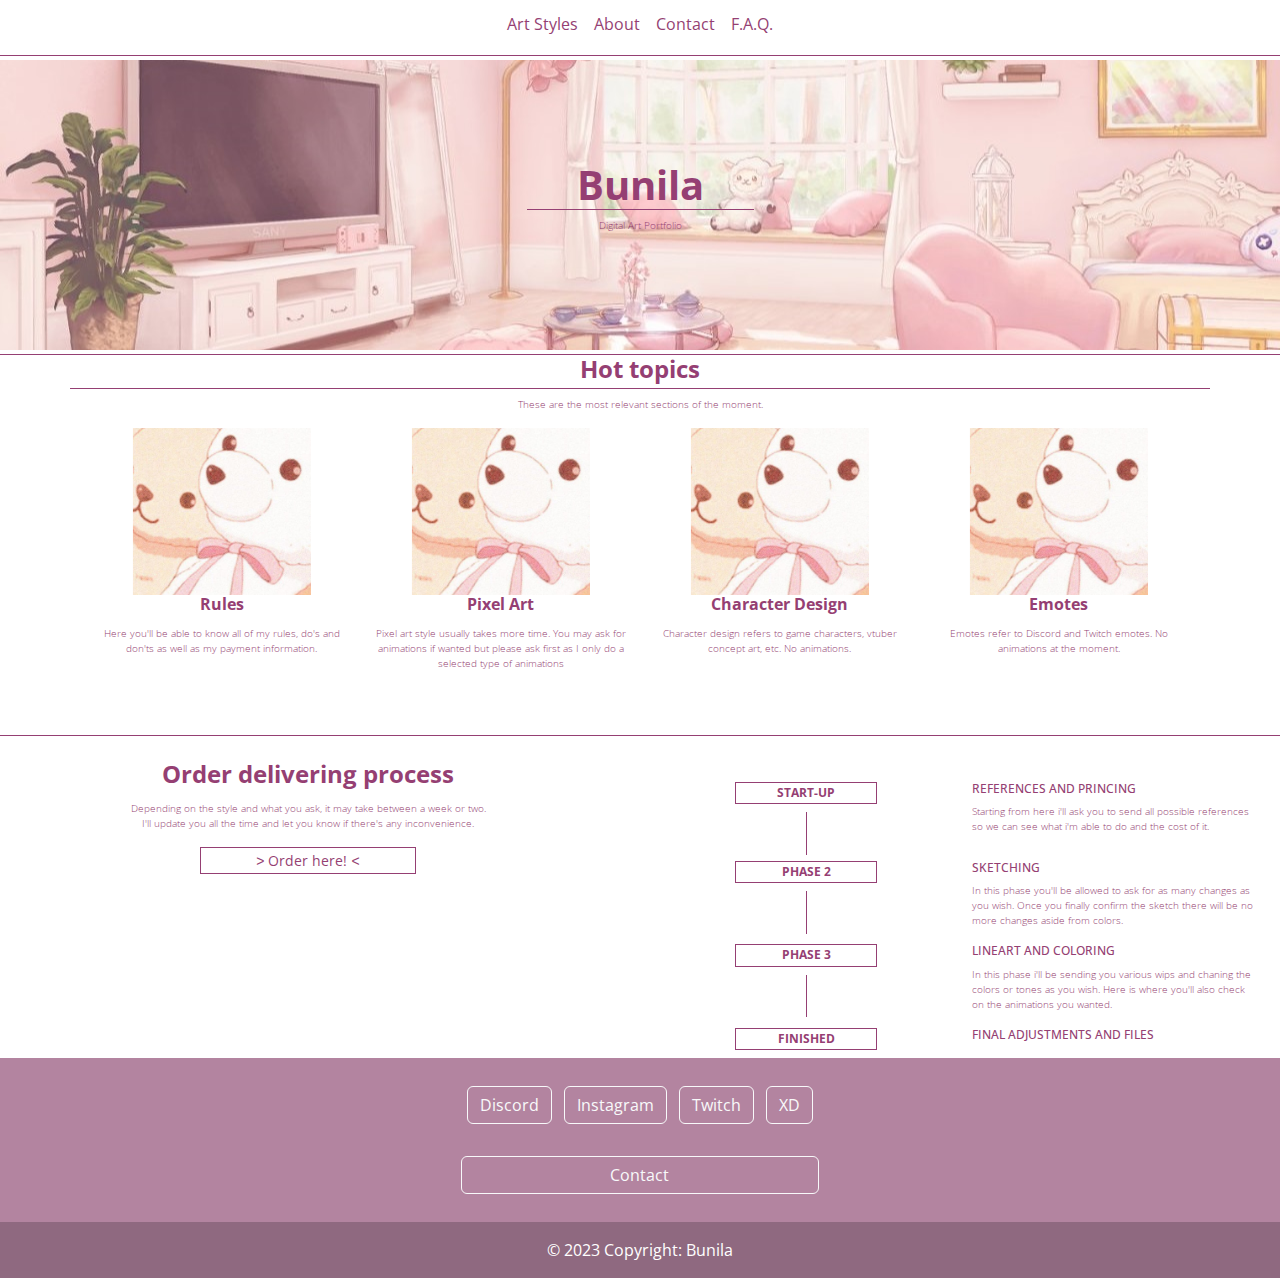
==== commit 8a3eb367: "Major general fixing" ====
--- a/index.html
+++ b/index.html
@@ -1,34 +1,38 @@
 <!DOCTYPE html>
 <html lang="en">
+
 <head>
   <title>Bunila</title>
-  <meta charset="utf-8">
   <meta name="viewport" content="width=device-width, initial-scale=1">
   <meta name="description" content="Free Web tutorials">
   <meta name="keywords" content="Pixel-Art, Character-Design, Emotes">
   <meta name="Chiara Liserre" content="Business page">
+  <link href="./css/bootstrap.min.css" rel="stylesheet">
+  <link href="./css/mystyle.css" rel="stylesheet">
+  <link href="https://fonts.googleapis.com/css2?family=Open+Sans&display=swap" rel="stylesheet">
+  <meta charset="utf-8">
   <link rel="icon" type="image/x-icon" href="resources/img/ositos.png">
-  <link href="css/index.css" rel="stylesheet">
   <link rel="preconnect" href="https://fonts.googleapis.com">
   <link rel="preconnect" href="https://fonts.gstatic.com" crossorigin>
-  <link href="https://fonts.googleapis.com/css2?family=Open+Sans&display=swap" rel="stylesheet">
 </head>
 
 <body>
 
+  <!--HEADER-->
+
   <header>
     <nav class="navbar">
       <div class="navbar__container">
-        <a class="navbar__container-item" href="pages/artstyles.html">Art Styles</a>
-        <a class="navbar__container-item" href="pages/socials.html">Socials</a>
-        <!--More redirects only to FAQ page for now. Dropdown for options Rules and Payment Info remains to be developed-->
-        <a class="navbar__container-item" href="pages/faq.html">More</a>
+        <a class="navbar__container-item" href="./pages/artstyles.html">Art Styles</a>
+        <a class="navbar__container-item" href="./pages/fyi.html">About</a>
+        <a class="navbar__container-item" href="./pages/contact.html">Contact</a>
+        <a class="navbar__container-item" href="./pages/faq.html">F.A.Q.</a>
       </div>
     </nav>
 
-    <div class="banner" title="Banner">
+    <div class="banner d-flex justify-content-center flex-column text-center" title="Banner">
       <div class="banner__frame">
-        <div class="banner__title">
+        <div class="banner__content container-fluid p-3 text-center">
           <h1>Bunila</h1>
           <p>Digital Art Portfolio</p>
         </div>
@@ -36,107 +40,153 @@
     </div>
   </header>
 
+  <!--MAIN-->
+
   <main>
-    <div class="pages">
-      <div class="pages__container">
-        <h2 class="pages__title">Artwork Styles and Rules</h2>
-        <div class="pages__title-subtitle">
-          <p>Please note that each order can take more or less time<br>depening on what you ordered.</p>
+    <div class="topics container mb-4 pb-4">
+      <div class="topics__container row justify-content-center">
+        <h2 class="topics__title">Hot topics</h2>
+        <div class="topics__subtitle d-flex justify-content-center flex-column text-center">
+          <p>These are the most relevant sections of the moment.</p>
         </div>
-		
-        <a class="pages__container-item" href="pages/fyi.html#rules">
-          <div class="pages__link">
-            <img class="rounded-icon pages__link-img" src="resources/img/ositos.png" alt="Missing osito.png">
-            <h3 class="pages__link-h3">Rules</h3>
-            <p>Here you'll be able to know all of terms of service for being eligible to order.</p>
-          </div>
-        </a>
 
-        <a class="pages__container-item" href="pages/fyi.html#payment-info">
-          <div class="pages__link">
-            <img class="rounded-icon pages__link-img" src="resources/img/ositos.png" alt="Missing osito.png">
-            <h3 class="pages__link-h3">Payment Info</h3>
-            <p>Here you’ll be able to know all about my payment information and purchising process. </p>
-          </div>
-        </a>
+        <!--STATIC CAROUSEL-->
+        <div class="carousel row justify-content-center">
 
-        <a class="pages__container-item" href="#">
-		<!--This link is not yet developed-->
-          <div class="pages__link">
-            <img class="rounded-icon pages__link-img" src="resources/img/ositos.png" alt="Missing osito.png">
-            <h3 class="pages__link-h3">Order List</h3>
-            <p>Here you’ll be able to see your position in my ordering list. You may ask to be anonymous.</p>
-          </div>
-        </a>
+          <a class="carousel__link col-sm-3 text-center" href="./pages/fyi.html#rules">
+            <div class="carousel__link-container link-container">
+              <div class="carousel__link-description desc-container">
+                <img class="carousel__link-img" src="./resources/img/ositos.png" alt="Missing osito.png">
+                <h3 class="carousel__link-title">Rules</h3>
+                <p class="carousel__link-text">Here you'll be able to know all of my rules, do's and don'ts as well as
+                  my payment information.</p>
+              </div>
+            </div>
+          </a>
 
-        <a class="pages__container-item" href="#">
-		<!--This link is not yet developed-->
-          <div class="pages__link">
-            <img class="rounded-icon pages__link-img" src="resources/img/ositos.png" alt="Missing osito.png">
-            <h3 class="pages__link-h3">Inquiries</h3>
-            <p>For any suggestions or questions you may have please don’t hesitate to contact me!</p>
-          </div>
-        </a>
+          <a class="carousel__link col-sm-3 text-center" href="./pages/artstyles.html#pixel-art">
+            <div class="carousel__link-container link-container">
+              <div class="carousel__link-description desc-container">
+                <img class="carousel__link-img" src="./resources/img/ositos.png" alt="Missing osito.png">
+                <h3 class="carousel__link-title">Pixel Art</h3>
+                <p class="carousel__link-text">Pixel art style usually takes more time. You may ask for animations if
+                  wanted but please ask first as
+                  I only do a selected type of animations</p>
+              </div>
+            </div>
+          </a>
+
+          <a class="carousel__link col-sm-3 text-center" href="./pages/artstyles.html#char-design">
+            <div class="carousel__link-container link-container">
+              <div class="carousel__link-description desc-container">
+                <img class="carousel__link-img" src="./resources/img/ositos.png" alt="Missing osito.png">
+                <h3 class="carousel__link-title">Character Design</h3>
+                <p class="carousel__link-text">Character design refers to game characters, vtuber concept art, etc. No
+                  animations.</p>
+              </div>
+            </div>
+          </a>
+
+          <a class="carousel__link col-sm-3 text-center" href="./pages/artstyles.html#emotes">
+            <div class="carousel__link-container link-container">
+              <div class="carousel__link-description desc-container">
+                <img class="carousel__link-img" src="./resources/img/ositos.png" alt="Missing osito.png">
+                <h3 class="carousel__link-title">Emotes</h3>
+                <p class="carousel__link-text">Emotes refer to Discord and Twitch emotes. No animations at the moment.
+                </p>
+              </div>
+            </div>
+          </a>
+
+        </div> <!--END CAROUSEL-->
       </div>
     </div>
+    <div class="separator pt-5"></div>
 
-    <div class="separator"></div>
+    <!--ORDER SECTION A-->
 
-    <div class="order">
-      <div class="order__container">
+    <div class="order row g-5">
+      <div class="order__container col-md-6 text-center">
         <h3 class="order__container-h3">Order delivering process</h3>
         <p>Depending on the style and what you ask, it may take between a week or two.<br>I'll update you all the
           time and let you know if there's any inconvenience.</p>
-        <button type="button">> Order here! <</button>
+        <button type="order__button">˃ Order here! ˂
       </div>
 
-      <div class="phases">
-        <div class="phases__container">
-          <div class="phases__container-item">
-            <div class="phases__col">
-              <h4 class="phases__phase">START-UP</h4>
-              <div class="phases__vline"></div>
+      <!--ORDER SECTION B-->
+
+      <div class="phases col-md-6">
+        <div class="phases__container row">
+          <div class="phases__container-item row">
+            <div class="phases__col-left col">
+              <h4 class="phases__stage stage text-center">START-UP</h4>
+              <div class="phases__line first__line vr"></div>
             </div>
-            <div class="phases__col">
-              <h4 class="phases__name">REFERENCES AND PRINCING</h4>
+            <div class="phases__col-right col">
+              <h4>REFERENCES AND PRINCING</h4>
               <p>Starting from here i'll ask you to send all possible references so we can see what i'm able to do and
                 the cost of it.</p>
             </div>
           </div>
-          <div class="phases__container-item">
-            <div class="phases__col">
-              <h4 class="phases__phase">PHASE 2</h4>
-              <div class="phases__vline line__mid"></div>
+          <div class="phases__container-item row">
+            <div class="phases__col-left col">
+              <h4 class="phases__stage stage text-center">PHASE 2</h4>
+              <div class="phases__line mid__line vr vr-mid"></div>
             </div>
-            <div class="phases__col">
-              <h4 class="phases__name">SKETCHING</h4>
+            <div class="phases__col-right col">
+              <h4>SKETCHING</h4>
               <p>In this phase you'll be allowed to ask for as many changes as you wish. Once you finally confirm the
                 sketch there will be no more changes aside from colors.</p>
             </div>
           </div>
-          <div class="phases__container-item">
-            <div class="phases__col">
-              <h4 class="phases__phase">PHASE 3</h4>
-              <div class="phases__vline line__last"></div>
+          <div class="phases__container-item row">
+            <div class="phases__col-left col">
+              <h4 class="phases__stage stage text-center">PHASE 3</h4>
+              <div class="phases__line last__line vr vr-last"></div>
             </div>
-            <div class="phases__col">
-              <h4 class="phases__name">LINEART AND COLORING</h4>
+            <div class="phases__col-right col">
+              <h4>LINEART AND COLORING</h4>
               <p>In this phase i'll be sending you various wips and chaning the colors or tones as you wish. Here is
                 where you'll also check on the animations you wanted.</p>
             </div>
           </div>
-          <div class="phases__container-item">
-            <div class="phases__col">
-              <h4 class="phases__phase">FINISHED</h4>
+          <div class="phases__container-item row">
+            <div class="phases__col-left col">
+              <h4 class="phases__stage stage text-center">FINISHED</h4>
             </div>
-            <div class="phases__col">
-              <h4 class="phases__name">FINAL ADJUSTMENTS AND FILES</h4>
+            <div class="phases__col-right col">
+              <h4>FINAL ADJUSTMENTS AND FILES</h4>
             </div>
           </div>
         </div>
       </div>
     </div>
   </main>
+
+  <!--FOOTER-->
+
+  <footer class="foot text-center text-white">
+    <div class="foot__container container p-4 pb-0">
+      <section class="foot__section mb-4">
+        <!-- Discord -->
+        <a class="foot__section-item btn btn-outline-light btn-floating m-1" href="#!" role="button">Discord</a>
+        <!-- Instagram -->
+        <a class="foot__section-item btn btn-outline-light btn-floating m-1" href="#!" role="button">Instagram</a>
+        <!-- Twitch -->
+        <a class="foot__section-item btn btn-outline-light btn-floating m-1" href="#!" role="button">Twitch</a>
+        <!-- Algo mas -->
+        <a class="foot__section-item btn btn-outline-light btn-floating m-1" href="#!" role="button">XD</a>
+      </section>
+    </div>
+
+    <div class="foot__contact">
+      <a class="foot__contact-button btn btn-outline-light btn-floating m-1" href="./pages/contact.html"
+        role="button">Contact</a>
+    </div>
+
+    <div class="copyright__container text-center p-3">© 2023 Copyright: Bunila</div>
+  </footer>
+
 </body>
 
 </html>